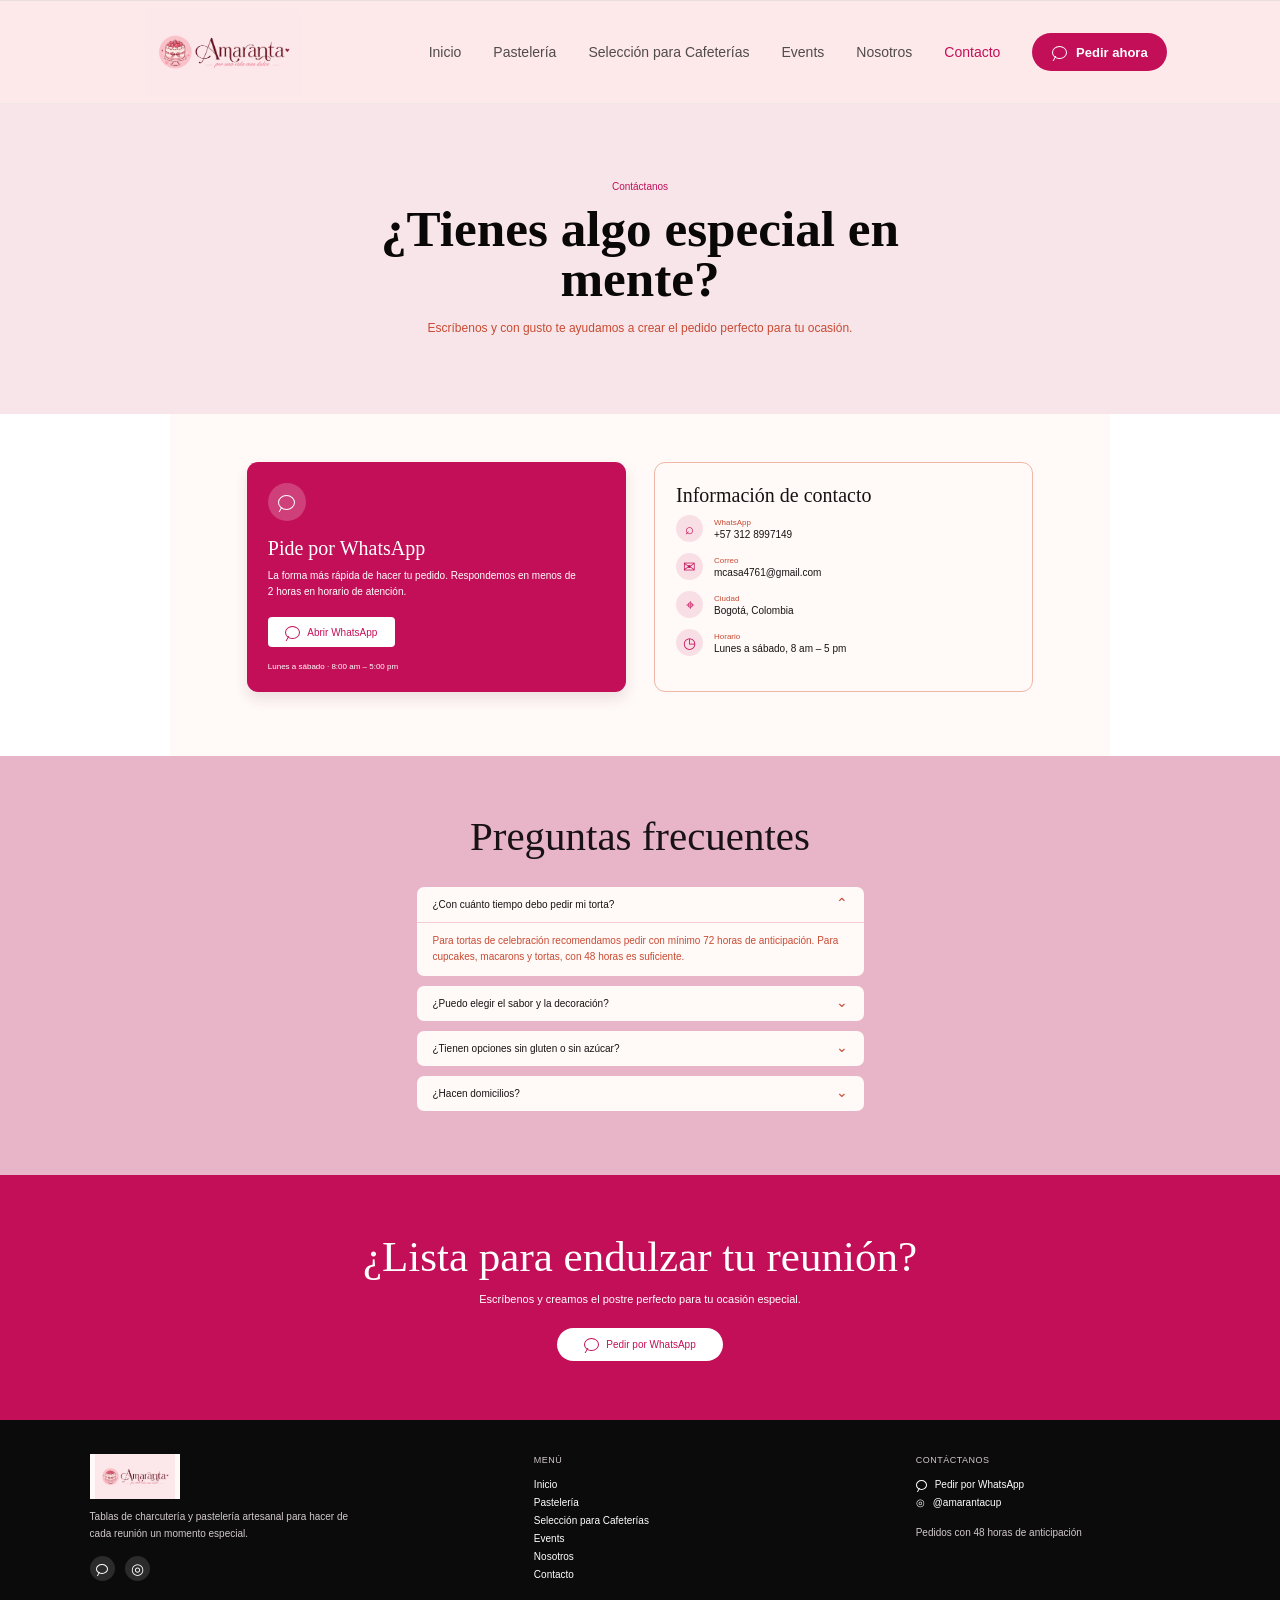
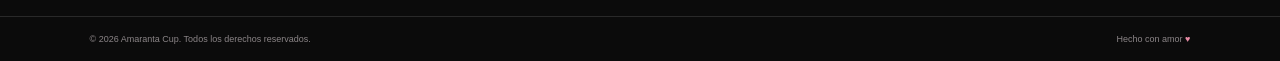
==== contacto.html @ c803502b "links to canvas" ====
<!doctype html>
<html lang="es">
  <head>
    <meta charset="UTF-8" />
    <meta name="viewport" content="width=device-width, initial-scale=1.0" />
    <title>Contacto | Amaranta Cup</title>
    <link rel="stylesheet" href="css/styles.css" />
  </head>
  <body>
    <header class="site-header">
      <a class="brand" href="index.html" aria-label="Amaranta Cup, inicio">
        <img src="img/log.png" alt="Amaranta Cup" />
      </a>

      <nav class="main-nav" aria-label="Navegación principal">
        <a href="index.html">Inicio</a>
        <!--<a href="charcuteria.html">Charcutería</a>-->
        <a href="https://canva.link/dgr8blwh5uggofv">Pastelería</a>
        <a href="https://canva.link/e0axy1g2jeudyjb">Selección para Cafeterías</a>
        <a href="https://canva.link/nlhpldfhokkc5tn">Events</a>
        <a href="nosotros.html">Nosotros</a>
        <a href="contacto.html" aria-current="page">Contacto</a>
      </nav>

      <a class="order-button" href="#" data-whatsapp-message="Hola Amaranta Cup, quiero hacer un pedido.">
        <span class="chat-icon" aria-hidden="true"></span>
        Pedir ahora
      </a>
    </header>
    <main>
      <section class="contact-intro" aria-labelledby="contact-title">
        <p class="contact-kicker">Contáctanos</p>
        <h1 id="contact-title">¿Tienes algo especial en<br />mente?</h1>
        <p>Escríbenos y con gusto te ayudamos a crear el pedido perfecto para tu ocasión.</p>
      </section>

      <section class="contact-details-section" aria-labelledby="contact-details-title">
        <div class="whatsapp-card">
          <div class="whatsapp-card-icon" aria-hidden="true"><span class="chat-icon"></span></div>
          <h2>Pide por WhatsApp</h2>
          <p>La forma más rápida de hacer tu pedido. Respondemos en menos de 2 horas en horario de atención.</p>
          <a class="whatsapp-card-button" href="#" data-whatsapp-message="Hola Amaranta Cup, quiero hacer un pedido.">
            <span class="chat-icon" aria-hidden="true"></span>
            Abrir WhatsApp
          </a>
          <small>Lunes a sábado · 8:00 am – 5:00 pm</small>
        </div>

        <div class="contact-info-card">
          <h2 id="contact-details-title">Información de contacto</h2>
          <dl>
            <div class="contact-info-row">
              <dt aria-hidden="true">⌕</dt>
              <dd><span>WhatsApp</span><a href="https://wa.me/573128997149" target="_blank" rel="noreferrer">+57 312 8997149</a></dd>
            </div>
            <div class="contact-info-row">
              <dt aria-hidden="true">✉</dt>
              <dd><span>Correo</span><a href="mailto:mcasa4761@gmail.com">mcasa4761@gmail.com</a></dd>
            </div>
            <div class="contact-info-row">
              <dt aria-hidden="true">⌖</dt>
              <dd><span>Ciudad</span><a href="https://maps.google.com/?q=Bogota%2C%20Colombia" target="_blank" rel="noreferrer">Bogotá, Colombia</a></dd>
            </div>
            <div class="contact-info-row">
              <dt aria-hidden="true">◷</dt>
              <dd><span>Horario</span><p>Lunes a sábado, 8 am – 5 pm</p></dd>
            </div>
          </dl>
        </div>
      </section>
      <section class="faq-section" aria-labelledby="faq-title">
					<h2 id="faq-title">Preguntas frecuentes</h2>
					<div class="faq-list">
						<details class="faq-item" open>
							<summary>¿Con cuánto tiempo debo pedir mi torta?</summary>
							<p>Para tortas de celebración recomendamos pedir con mínimo 72 horas de anticipación. Para cupcakes, macarons y tortas, con 48 horas es suficiente.</p>
						</details>
						<details class="faq-item">
							<summary>¿Puedo elegir el sabor y la decoración?</summary>
							<p>¡Sí! Todos nuestros productos son personalizables. Cuéntanos el sabor, el color, el mensaje o el tema que quieres y lo hacemos realidad.</p>
						</details>
						<details class="faq-item">
							<summary>¿Tienen opciones sin gluten o sin azúcar?</summary>
							<p>Sí, tenemos opciones adaptadas para diferentes necesidades. Escríbenos y te contamos qué alternativas tenemos disponibles</p>
						</details>
						<details class="faq-item">
							<summary>¿Hacen domicilios?</summary>
							<p>Sí, hacemos entregas a domicilio en Bogotá. El costo varía según la zona. Escríbenos por WhatsApp para confirmar cobertura y horario de entrega</p>
						</details>
					</div>
          </section>

      <section class="pastry-final-cta" aria-labelledby="pastry-final-cta-title">
        <div>
          <h2 id="pastry-final-cta-title">¿Lista para endulzar tu reunión?</h2>
          <p>Escríbenos y creamos el postre perfecto para tu ocasión especial.</p>
          <a href="#" data-whatsapp-message="Hola Amaranta Cup, quiero hacer un pedido.">
            <span class="chat-icon" aria-hidden="true"></span>
            Pedir por WhatsApp
          </a>
        </div>
      </section>

		</main>
      <footer class="site-footer">
      <div class="footer-main">
        <div class="footer-brand-column">
          <a class="footer-brand" href="index.html" aria-label="Amaranta Cup, inicio">
            <img src="img/log.png" alt="Amaranta Cup" />
          </a>
          <p>Tablas de charcutería y pastelería artesanal para hacer de cada reunión un momento especial.</p>
          <div class="footer-socials" aria-label="Redes sociales">
			<a href="#" aria-label="Contactar por WhatsApp" data-whatsapp-message="Hola Amaranta Cup, quiero contactarlos por WhatsApp."><span class="chat-icon" aria-hidden="true"></span></a>
            <a href="https://instagram.com/amaranta.cup" target="_blank" rel="noreferrer" aria-label="Instagram de Amaranta Cup">◎</a>
          </div>
        </div>

        <nav class="footer-menu" aria-label="Menú del pie de página">
          <h2>Menú</h2>
          <a href="index.html">Inicio</a>
          <!--<a href="charcuteria.html">Charcutería</a>-->
          <a href="https://canva.link/dgr8blwh5uggofv">Pastelería</a>
          <a href="https://canva.link/e0axy1g2jeudyjb">Selección para Cafeterías</a>
          <a href="https://canva.link/nlhpldfhokkc5tn">Events</a>
          <a href="nosotros/Amaranta Cup - Desarrollar - GoDaddy Airo AI Builder.html">Nosotros</a>
          <a href="contacto.html">Contacto</a>
        </nav>

        <div class="footer-contact">
          <h2>Contáctanos</h2>
		  <a href="#" data-whatsapp-message="Hola Amaranta Cup, quiero hacer un pedido."><span class="chat-icon" aria-hidden="true"></span>Pedir por WhatsApp</a>
          <a href="https://instagram.com/amaranta.cup" target="_blank" rel="noreferrer"><span aria-hidden="true">◎</span>@amarantacup</a>
          <p>Pedidos con 48 horas de anticipación</p>
        </div>
      </div>

      <div class="footer-bottom">
        <p>© 2026 Amaranta Cup. Todos los derechos reservados.</p>
        <p>Hecho con amor <span aria-hidden="true">♥</span></p>
      </div>
    </footer>
  </body>
</html>
---- css/styles.css ----
:root {
  --header-bg: #FDE8EA;
  --ink: #514b4b;
  --accent: #c30f58;
}

* {
  box-sizing: border-box;
}

body {
  margin: 0;
  color: var(--ink);
  font-family: "Trebuchet MS", sans-serif;
}

.site-header {
  min-height: 104px;
  padding: 0 8.8%;
  display: flex;
  align-items: center;
  justify-content: space-between;
  gap: 32px;
  background: var(--header-bg);
  border-top: 1px solid #eadfdd;
  border-bottom: 1px solid #f1e7e5;
}

.brand {
  display: inline-flex;
  align-items: center;
  width: 222px;
  height: 88px;
  color: #b5114e;
  text-decoration: none;
}

.brand img {
  display: block;
  width: 100%;
  height: 100%;
  object-fit: contain;
}

.main-nav {
  display: flex;
  align-items: center;
  gap: 32px;
  margin-left: auto;
}

.main-nav a {
  padding: 12px 0;
  color: var(--ink);
  font-size: 14px;
  text-decoration: none;
  transition: color 160ms ease;
}

.main-nav a:hover,
.main-nav a[aria-current="page"] {
  color: var(--accent);
}

.order-button {
  display: inline-flex;
  align-items: center;
  justify-content: center;
  gap: 9px;
  min-width: 135px;
  min-height: 38px;
  padding: 0 19px;
  border-radius: 22px;
  background: var(--accent);
  color: #fff;
  font-size: 13px;
  font-weight: 700;
  text-decoration: none;
  transition: background 160ms ease, transform 160ms ease;
}

.order-button:hover {
  background: #a70c4a;
  transform: translateY(-1px);
}

.chat-icon {
  width: 15px;
  height: 13px;
  position: relative;
  display: inline-block;
  border: 1.5px solid currentColor;
  border-radius: 50%;
}

.chat-icon::after {
  content: "";
  position: absolute;
  bottom: -3px;
  left: 1px;
  width: 5px;
  height: 5px;
  border-left: 1.5px solid currentColor;
  transform: skew(-28deg);
}

.hero {
  min-height: calc(100vh - 104px);
  padding: 72px 6%;
  position: relative;
  display: grid;
  place-items: center;
  overflow: hidden;
  isolation: isolate;
  background: url("../img/cheesecake.webp") center center / cover no-repeat;
}

.hero::before {
  content: "";
  position: absolute;
  inset: 0;
  z-index: -1;
  background: rgba(28, 16, 18, 0.47);
}

.hero-content {
  max-width: 850px;
  color: #fff;
  text-align: center;
  animation: hero-enter 700ms ease-out both;
}

.hero-kicker {
  margin: 0 0 18px;
  color: #e62b68;
  font-size: 13px;
  font-weight: 500;
  letter-spacing: 2px;
  text-transform: uppercase;
}

.hero h1 {
  max-width: 820px;
  margin: 0 auto 20px;
  font-family: Georgia, serif;
  font-size: clamp(48px, 5.3vw, 76px);
  font-weight: 400;
  line-height: 0.98;
}

.hero-description {
  max-width: 690px;
  margin: 0 auto 38px;
  font-size: 18px;
  line-height: 1.55;
}

.hero-actions {
  display: flex;
  justify-content: center;
  align-items: center;
  gap: 16px;
}

.hero-button {
  min-width: 184px;
}

.hero-button--secondary {
  border: 1px solid rgba(255, 255, 255, 0.7);
  background: rgba(40, 27, 29, 0.22);
}

.hero-button--secondary:hover {
  background: rgba(255, 255, 255, 0.18);
}

.pastry-hero {
  min-height: calc(100vh - 104px);
  padding: 72px 6%;
  position: relative;
  display: grid;
  place-items: center;
  overflow: hidden;
  isolation: isolate;
  background: url("../img/fondoPasteleria.webp") center center / cover no-repeat;
}

.pastry-hero::before {
  content: "";
  position: absolute;
  inset: 0;
  z-index: -1;
  background: rgba(25, 12, 17, 0.5);
}

.pastry-hero-content {
  max-width: 700px;
  color: #fff;
  text-align: center;
  animation: hero-enter 700ms ease-out both;
}

.pastry-hero-kicker {
  margin: 0 0 13px;
  color: #e62b68;
  font-size: 10px;
  letter-spacing: 1.5px;
  text-transform: uppercase;
}

.pastry-hero h1 {
  margin: 0 0 12px;
  font-family: Georgia, serif;
  font-size: clamp(43px, 4.4vw, 62px);
  font-weight: 400;
  line-height: 1;
}

.pastry-hero-description {
  margin: 0 auto 23px;
  font-size: 12px;
  line-height: 1.6;
}

.pastry-hero-button {
  min-width: 134px;
  min-height: 34px;
  padding: 0 15px;
  font-size: 11px;
}

.about-hero {
  min-height: calc(100vh - 104px);
  padding: 72px 6%;
  position: relative;
  display: grid;
  place-items: center;
  overflow: hidden;
  isolation: isolate;
  background: url("../img/fondoNosotros.webp") center center / cover no-repeat;
}

.about-hero::before {
  content: "";
  position: absolute;
  inset: 0;
  z-index: -1;
  background: rgba(14, 20, 27, 0.62);
}

.about-hero-content {
  max-width: 700px;
  color: #fff;
  text-align: center;
  animation: hero-enter 700ms ease-out both;
}

.about-hero-kicker {
  margin: 0 0 13px;
  color: #fff;
  font-size: 10px;
}

.about-hero h1 {
  margin: 0 0 13px;
  font-family: Georgia, serif;
  font-size: clamp(42px, 4.5vw, 62px);
  font-weight: 700;
  line-height: 0.98;
}

.about-hero-description {
  max-width: 620px;
  margin: 0 auto;
  font-size: 12px;
  line-height: 1.65;
}

.about-story-section {
  display: grid;
  grid-template-columns: minmax(0, 1fr) minmax(0, 1fr);
  align-items: center;
  gap: 7%;
  padding: 58px 7%;
  background: #fff9f7;
}

.about-story-content {
  max-width: 440px;
  justify-self: end;
}

.about-story-content h2 {
  margin: 0 0 15px;
  color: #181214;
  font-family: Georgia, serif;
  font-size: clamp(32px, 3.5vw, 45px);
  font-weight: 700;
  line-height: 1.05;
}

.about-story-content p {
  margin: 0 0 13px;
  color: #c84b33;
  font-size: 11px;
  line-height: 1.65;
}

.about-story-content p:last-child {
  margin-bottom: 0;
}

.about-story-media {
  max-width: 430px;
  justify-self: start;
}

.about-story-media img {
  display: block;
  width: 100%;
  aspect-ratio: 0.94;
  border-radius: 11px;
  object-fit: cover;
  box-shadow: 0 8px 15px rgba(69, 34, 30, 0.12);
}

.values-section {
  padding: 58px 6px 45px;
  background: #f7e5e9;
}

.values-section > h2 {
  margin: 0 0 30px;
  color: #181214;
  font-family: Georgia, serif;
  font-size: clamp(31px, 3.3vw, 43px);
  font-weight: 700;
  line-height: 1.1;
  text-align: center;
}

.values-grid {
  display: grid;
  grid-template-columns: repeat(4, minmax(0, 1fr));
  gap: 16px;
  max-width: 920px;
  margin: 0 auto;
}

.value-card {
  min-height: 178px;
  padding: 17px 15px 14px;
  border: 1px solid #f0b7a7;
  border-radius: 10px;
  background: #fff9f7;
  text-align: center;
}

.value-icon {
  display: grid;
  width: 34px;
  height: 34px;
  margin: 0 auto 15px;
  place-items: center;
  border-radius: 50%;
  background: #f8dfe6;
  color: var(--accent);
  font-size: 20px;
}

.value-card h3 {
  margin: 0 0 9px;
  color: #181214;
  font-family: Georgia, serif;
  font-size: 13px;
  font-weight: 700;
  line-height: 1.2;
}

.value-card p {
  margin: 0;
  color: #c84b33;
  font-size: 10px;
  line-height: 1.55;
}

.promise-section {
  display: grid;
  grid-template-columns: minmax(0, 0.9fr) minmax(0, 1fr);
  align-items: center;
  gap: 10%;
  width: min(100%, 920px);
  margin: 0 auto;
  padding: 78px 6%;
  background: #fff9f7;
}

.promise-intro {
  max-width: 330px;
}

.promise-intro h2 {
  margin: 0 0 12px;
  color: #181214;
  font-family: Georgia, serif;
  font-size: clamp(30px, 3vw, 39px);
  font-weight: 400;
  line-height: 1.1;
}

.promise-intro p,
.promise-item p {
  margin: 0;
  color: #c84b33;
  font-size: 11px;
  line-height: 1.6;
}

.promise-list {
  display: grid;
  gap: 17px;
}

.promise-item {
  display: grid;
  grid-template-columns: 29px minmax(0, 1fr);
  gap: 9px;
  align-items: start;
}

.promise-icon {
  display: grid;
  width: 29px;
  height: 29px;
  place-items: center;
  border-radius: 50%;
  background: #f8dfe6;
  color: var(--accent);
  font-size: 17px;
  line-height: 1;
}

.promise-item h3 {
  margin: 0 0 3px;
  color: #181214;
  font-size: 11px;
  font-weight: 700;
}

.pastry-products-section {
  padding: 58px 6% 64px;
  background: #e8b4c7;
}

.pastry-products-section--additional {
  padding-top: 0;
}

.visually-hidden {
  position: absolute;
  width: 1px;
  height: 1px;
  overflow: hidden;
  clip: rect(0 0 0 0);
  white-space: nowrap;
  clip-path: inset(50%);
}

.pastry-products-heading {
  margin-bottom: 31px;
  text-align: center;
}

.pastry-products-heading > p {
  margin: 0 0 10px;
  color: var(--accent);
  font-size: 10px;
  letter-spacing: 1.5px;
  text-transform: uppercase;
}

.pastry-products-heading h2 {
  margin: 0;
  color: #181214;
  font-family: Georgia, serif;
  font-size: clamp(32px, 3.2vw, 43px);
  font-weight: 400;
  line-height: 1.1;
}

.pastry-products-grid {
  display: grid;
  grid-template-columns: repeat(3, minmax(0, 1fr));
  gap: 18px;
  max-width: 820px;
  margin: 0 auto;
}

.pastry-product-card {
  overflow: hidden;
  border-radius: 11px;
  background: #fff9f7;
  box-shadow: 0 5px 10px rgba(101, 42, 63, 0.08);
}

.pastry-product-image {
  height: 271px;
  position: relative;
  overflow: hidden;
}

.pastry-product-image img {
  display: block;
  width: 100%;
  height: 100%;
  object-fit: cover;
}

.pastry-product-image span {
  position: absolute;
  top: 10px;
  left: 10px;
  padding: 4px 9px;
  border-radius: 12px;
  background: var(--accent);
  color: #fff;
  font-size: 9px;
  font-weight: 700;
}

.pastry-product-content {
  min-height: 184px;
  padding: 14px 16px 13px;
}

.pastry-product-content h3 {
  margin: 0 0 7px;
  color: #181214;
  font-family: Georgia, serif;
  font-size: 15px;
  font-weight: 400;
}

.pastry-product-kicker {
  margin: 0 0 5px;
  color: var(--accent);
  font-size: 8px;
}

.pastry-product-content > p:not(.pastry-product-kicker):not(.pastry-product-servings) {
  min-height: 56px;
  margin: 0;
  color: #c84b33;
  font-size: 10px;
  line-height: 1.55;
}

.pastry-product-servings {
  margin: 9px 0 12px;
  color: #c84b33;
  font-size: 9px;
}

.pastry-product-footer {
  display: flex;
  align-items: center;
  justify-content: space-between;
  gap: 8px;
  padding-top: 10px;
  border-top: 1px solid #edb7ba;
}

.pastry-product-footer strong {
  color: var(--accent);
  font-family: Georgia, serif;
  font-size: 11px;
  font-weight: 400;
}

.pastry-product-footer a {
  display: inline-flex;
  align-items: center;
  justify-content: center;
  gap: 5px;
  min-width: 49px;
  min-height: 26px;
  padding: 0 8px;
  border-radius: 15px;
  background: var(--accent);
  color: #fff;
  font-size: 9px;
  text-decoration: none;
}

.pastry-product-footer .chat-icon {
  width: 11px;
  height: 9px;
}

.pastry-product-footer .chat-icon::after {
  bottom: -3px;
  width: 4px;
  height: 4px;
}

.process-section {
  display: grid;
  grid-template-columns: minmax(0, 1fr) minmax(0, 0.94fr);
  align-items: center;
  gap: 8%;
  padding: 58px 8%;
  background: #fff9f7;
}

.process-content {
  max-width: 470px;
  justify-self: end;
}

.process-kicker {
  margin: 0 0 11px;
  color: var(--accent);
  font-size: 10px;
  letter-spacing: 1.5px;
  text-transform: uppercase;
}

.process-content h2 {
  margin: 0 0 12px;
  color: #181214;
  font-family: Georgia, serif;
  font-size: clamp(31px, 3vw, 40px);
  font-weight: 400;
  line-height: 1.1;
}

.process-description {
  max-width: 450px;
  margin: 0;
  color: #c84b33;
  font-size: 11px;
  line-height: 1.65;
}

.process-steps {
  display: grid;
  gap: 14px;
  margin: 27px 0 0;
  padding: 0;
  list-style: none;
}

.process-steps li {
  display: flex;
  align-items: center;
  gap: 10px;
  color: #181214;
  font-size: 10px;
}

.process-steps span {
  width: 31px;
  color: #f1cbd5;
  font-family: Georgia, serif;
  font-size: 17px;
  font-weight: 700;
}

.process-steps strong::before {
  content: "✓";
  display: inline-grid;
  width: 13px;
  height: 13px;
  margin-right: 8px;
  place-items: center;
  border: 1px solid #e78ba5;
  border-radius: 50%;
  color: var(--accent);
  font-size: 8px;
}

.process-media {
  max-width: 430px;
  justify-self: start;
}

.process-media img {
  display: block;
  width: 100%;
  aspect-ratio: 1.45;
  border-radius: 11px;
  object-fit: cover;
  box-shadow: 0 8px 15px rgba(69, 34, 30, 0.12);
}

.faq-section {
  padding: 58px 6% 64px;
  background: #e8b4c7;
}

.faq-section h2 {
  margin: 0 0 28px;
  color: #181214;
  font-family: Georgia, serif;
  font-size: clamp(32px, 3.2vw, 43px);
  font-weight: 400;
  line-height: 1.1;
  text-align: center;
}

.faq-list {
  display: grid;
  gap: 10px;
  max-width: 447px;
  margin: 0 auto;
}

.faq-item {
  overflow: hidden;
  border-radius: 7px;
  background: #fff9f7;
}

.faq-item summary {
  display: flex;
  align-items: center;
  justify-content: space-between;
  min-height: 35px;
  padding: 0 16px;
  cursor: pointer;
  color: #181214;
  font-size: 10px;
  list-style: none;
}

.faq-item summary::-webkit-details-marker {
  display: none;
}

.faq-item summary::after {
  content: "⌄";
  color: #c84b33;
  font-size: 14px;
  line-height: 1;
  transform: translateY(-2px);
}

.faq-item[open] summary::after {
  content: "⌃";
}

.faq-item p {
  margin: 0;
  padding: 10px 16px 12px;
  border-top: 1px solid #f2cbd2;
  color: #c84b33;
  font-size: 10px;
  line-height: 1.55;
}

.pastry-final-cta {
  display: grid;
  min-height: 245px;
  padding: 45px 6%;
  place-items: center;
  background: var(--accent);
}

.pastry-final-cta > div {
  max-width: 600px;
  color: #fff;
  text-align: center;
}

.pastry-final-cta h2 {
  margin: 0 0 12px;
  font-family: Georgia, serif;
  font-size: clamp(32px, 3.5vw, 43px);
  font-weight: 400;
  line-height: 1.05;
}

.pastry-final-cta p {
  margin: 0 auto 21px;
  font-size: 11px;
  line-height: 1.5;
}

.pastry-final-cta a {
  display: inline-flex;
  align-items: center;
  justify-content: center;
  gap: 7px;
  min-width: 166px;
  min-height: 33px;
  padding: 0 15px;
  border-radius: 18px;
  background: #fff;
  color: var(--accent);
  font-size: 10px;
  text-decoration: none;
  transition: background 160ms ease, transform 160ms ease;
}

.pastry-final-cta a:hover {
  background: #fff0f4;
  transform: translateY(-1px);
}

.contact-intro {
  display: grid;
  min-height: 310px;
  padding: 55px 6%;
  place-content: center;
  background: #f7e5e9;
  text-align: center;
}

.contact-kicker {
  margin: 0 0 12px;
  color: var(--accent);
  font-size: 10px;
}

.contact-intro h1 {
  margin: 0 0 15px;
  color: #090708;
  font-family: Georgia, serif;
  font-size: clamp(36px, 4vw, 52px);
  font-weight: 700;
  line-height: 0.98;
}

.contact-intro > p:last-child {
  margin: 0;
  color: #c84b33;
  font-size: 12px;
  line-height: 1.5;
}

.contact-details-section {
  display: grid;
  grid-template-columns: minmax(0, 1fr) minmax(0, 1fr);
  gap: 28px;
  max-width: 940px;
  margin: 0 auto;
  padding: 48px 6% 64px;
  background: #fff9f7;
}

.whatsapp-card,
.contact-info-card {
  min-height: 226px;
  padding: 21px;
  border-radius: 11px;
}

.whatsapp-card {
  color: #fff;
  background: var(--accent);
  box-shadow: 0 7px 14px rgba(101, 42, 63, 0.12);
}

.whatsapp-card-icon {
  display: grid;
  width: 38px;
  height: 38px;
  margin-bottom: 16px;
  place-items: center;
  border-radius: 50%;
  background: rgba(255, 255, 255, 0.2);
}

.whatsapp-card-icon .chat-icon {
  width: 17px;
  height: 15px;
}

.whatsapp-card h2,
.contact-info-card h2 {
  margin: 0 0 8px;
  font-family: Georgia, serif;
  font-size: 20px;
  font-weight: 400;
}

.whatsapp-card p {
  max-width: 315px;
  margin: 0 0 18px;
  font-size: 10px;
  line-height: 1.55;
}

.whatsapp-card-button {
  display: inline-flex;
  align-items: center;
  justify-content: center;
  gap: 7px;
  min-width: 127px;
  min-height: 30px;
  padding: 0 13px;
  border-radius: 4px;
  background: #fff;
  color: var(--accent);
  font-size: 10px;
  text-decoration: none;
}

.whatsapp-card small {
  display: block;
  margin-top: 15px;
  font-size: 8px;
}

.contact-info-card {
  border: 1px solid #f0b7a7;
  background: #fff9f7;
}

.contact-info-card h2 {
  color: #181214;
}

.contact-info-card dl {
  display: grid;
  gap: 11px;
  margin: 0;
}

.contact-info-row {
  display: grid;
  grid-template-columns: 29px minmax(0, 1fr);
  gap: 9px;
  align-items: center;
}

.contact-info-row dt {
  display: grid;
  width: 27px;
  height: 27px;
  place-items: center;
  border-radius: 50%;
  background: #f8dfe6;
  color: var(--accent);
  font-size: 15px;
}

.contact-info-row dd {
  margin: 0;
  color: #181214;
  font-size: 10px;
}

.contact-info-row dd span {
  display: block;
  margin-bottom: 2px;
  color: #c84b33;
  font-size: 8px;
}

.contact-info-row a,
.contact-info-row dd p {
  margin: 0;
  color: #181214;
  font-size: 10px;
  text-decoration: none;
}

.contact-info-row a:hover {
  color: var(--accent);
}

.arrow-icon {
  font-size: 21px;
  line-height: 0;
}

.specialty-section {
  display: grid;
  grid-template-columns: minmax(0, 1fr) minmax(0, 0.94fr);
  align-items: center;
  gap: 6.2%;
  padding: 88px 8.8%;
  background: #fff9f7;
}

.specialty-media {
  min-height: 450px;
  position: relative;
}

.specialty-media img {
  display: block;
  width: 100%;
  height: 450px;
  border-radius: 22px;
  object-fit: cover;
  object-position: center 58%;
  box-shadow: 0 18px 28px rgba(69, 34, 30, 0.14);
}

.specialty-badge {
  position: absolute;
  left: 24px;
  bottom: 23px;
  min-width: 144px;
  padding: 13px 19px 12px;
  border-radius: 15px;
  background: #fff9f7;
  color: var(--accent);
  box-shadow: 0 8px 18px rgba(69, 34, 30, 0.1);
  font-family: Georgia, serif;
  font-size: 15px;
  font-weight: 700;
}

.specialty-badge small {
  display: block;
  margin-top: 3px;
  font-family: "Trebuchet MS", sans-serif;
  font-size: 11px;
  font-weight: 400;
}

.specialty-copy {
  max-width: 590px;
}

.specialty-kicker {
  margin: 0 0 25px;
  color: var(--accent);
  font-size: 12px;
  letter-spacing: 1.8px;
  text-transform: uppercase;
}

.specialty-copy h2 {
  margin: 0 0 22px;
  color: #181214;
  font-family: Georgia, serif;
  font-size: clamp(42px, 4vw, 58px);
  font-weight: 400;
  line-height: 1.08;
}

.specialty-description {
  margin: 0 0 23px;
  color: #c84b33;
  font-size: 15px;
  line-height: 1.8;
}

.benefits {
  display: grid;
  gap: 13px;
  margin: 0 0 29px;
  padding: 0;
  list-style: none;
}

.benefits li {
  display: flex;
  align-items: center;
  gap: 13px;
  color: #514b4b;
  font-size: 14px;
}

.benefits li::before {
  content: "✓";
  display: grid;
  width: 19px;
  height: 19px;
  flex: 0 0 19px;
  place-items: center;
  border: 1.5px solid var(--accent);
  border-radius: 50%;
  color: var(--accent);
  font-size: 12px;
  font-weight: 700;
}

.specialty-actions {
  display: flex;
  align-items: center;
  gap: 12px;
}

.specialty-action {
  min-width: 173px;
}

.specialty-action--outline {
  border: 1px solid #e78ba5;
  background: transparent;
  color: var(--accent);
}

.specialty-action--outline:hover {
  background: #fff0f4;
}

.favorites-section {
  padding: 73px 3% 7px;
  background: #e8b4c7;
}

.favorites-heading {
  margin: 0 auto 39px;
  text-align: center;
}

.favorites-kicker {
  margin: 0 0 13px;
  color: var(--accent);
  font-size: 10px;
  letter-spacing: 1.5px;
  text-transform: uppercase;
}

.favorites-heading h2 {
  margin: 0 0 7px;
  color: #181214;
  font-family: Georgia, serif;
  font-size: clamp(34px, 3.2vw, 45px);
  font-weight: 400;
  line-height: 1.1;
}

.favorites-heading > p:last-child {
  margin: 0;
  color: #c84b33;
  font-family: Georgia, serif;
  font-size: 14px;
}

.favorites-grid {
  display: grid;
  grid-template-columns: repeat(3, minmax(0, 1fr));
  gap: 20px;
  max-width: 1180px;
  margin: 0 auto;
}

.product-card {
  min-width: 0;
  overflow: hidden;
  border-radius: 13px;
  background: #fff9f7;
  box-shadow: 0 6px 12px rgba(101, 42, 63, 0.08);
}

.product-image-wrap {
  height: 327px;
  position: relative;
  overflow: hidden;
}

.product-image-wrap img {
  display: block;
  width: 100%;
  height: 100%;
  object-fit: cover;
}

.product-tag {
  position: absolute;
  top: 11px;
  left: 11px;
  padding: 4px 11px;
  border-radius: 13px;
  background: var(--accent);
  color: #fff;
  font-size: 10px;
  font-weight: 700;
}

.product-content {
  min-height: 171px;
  padding: 17px 17px 14px;
}

.product-content h3 {
  margin: 0 0 5px;
  color: #181214;
  font-family: Georgia, serif;
  font-size: 16px;
  font-weight: 400;
}

.product-content p {
  min-height: 48px;
  margin: 0;
  color: #c84b33;
  font-size: 11px;
  line-height: 1.65;
}

.product-footer {
  display: flex;
  align-items: center;
  justify-content: space-between;
  gap: 10px;
  margin-top: 14px;
}

.product-price {
  color: var(--accent);
  font-family: Georgia, serif;
  font-size: 13px;
}

.product-order {
  display: inline-flex;
  align-items: center;
  justify-content: center;
  gap: 6px;
  min-width: 59px;
  min-height: 30px;
  padding: 0 10px;
  border-radius: 17px;
  background: var(--accent);
  color: #fff;
  font-size: 10px;
  text-decoration: none;
}

.product-order .chat-icon {
  width: 12px;
  height: 10px;
}

.product-order .chat-icon::after {
  bottom: -3px;
  width: 4px;
  height: 4px;
}

.charcuterie-section {
  padding: 0 3% 45px;
  background: #e8b4c7;
}

.charcuterie-grid {
  display: grid;
  grid-template-columns: repeat(3, minmax(0, 1fr));
  gap: 20px;
  max-width: 1180px;
  margin: 0 auto;
}

.charcuterie-section .product-image-wrap {
  height: 307px;
}

.charcuterie-section .product-content p {
  min-height: 0;
  line-height: 1.55;
}

.charcuterie-section .product-footer {
  margin-top: 13px;
}

.steps-section {
  padding: 39px 6% 84px;
  border-top: 1px solid #e5a0a2;
  background: #fff9f7;
}

.steps-heading,
.testimonials-heading {
  text-align: center;
}

.steps-kicker,
.testimonials-kicker {
  margin: 0 0 10px;
  color: var(--accent);
  font-size: 10px;
  letter-spacing: 1.5px;
  text-transform: uppercase;
}

.steps-heading h2,
.testimonials-heading h2 {
  margin: 0;
  color: #181214;
  font-family: Georgia, serif;
  font-size: clamp(32px, 3.2vw, 43px);
  font-weight: 400;
  line-height: 1.1;
}

.steps-grid {
  display: grid;
  grid-template-columns: repeat(3, minmax(0, 1fr));
  gap: 42px;
  max-width: 900px;
  margin: 47px auto 0;
}

.step-item {
  color: #c84b33;
  text-align: center;
}

.step-icon {
  display: grid;
  width: 48px;
  height: 48px;
  margin: 0 auto 19px;
  place-items: center;
  border-radius: 50%;
  background: #f8dfe6;
  color: var(--accent);
  font-size: 23px;
  line-height: 1;
}

.step-number {
  margin: 0 0 3px;
  color: #f1cbd5;
  font-family: Georgia, serif;
  font-size: 21px;
  font-weight: 700;
}

.step-item h3 {
  margin: 0 0 11px;
  color: #181214;
  font-family: Georgia, serif;
  font-size: 16px;
  font-weight: 400;
}

.step-item > p:last-child {
  max-width: 260px;
  margin: 0 auto;
  font-size: 11px;
  line-height: 1.55;
}

.testimonials-section {
  padding: 85px 6% 42px;
  background: #e8b4c7;
}

.testimonials-heading {
  margin-bottom: 40px;
}

.testimonials-grid {
  display: grid;
  grid-template-columns: repeat(3, minmax(0, 1fr));
  gap: 20px;
  max-width: 802px;
  margin: 0 auto;
}

.testimonial-card {
  min-height: 184px;
  padding: 24px 20px 20px;
  border-radius: 12px;
  background: #fff9f7;
  box-shadow: 0 6px 12px rgba(101, 42, 63, 0.08);
}

.testimonial-rating {
  margin: 0 0 14px;
  color: var(--accent);
  font-size: 12px;
  letter-spacing: 2px;
}

.testimonial-card blockquote {
  min-height: 58px;
  margin: 0 0 16px;
  color: #181214;
  font-size: 11px;
  font-style: italic;
  line-height: 1.65;
}

.testimonial-author {
  color: #181214;
  font-size: 11px;
  font-weight: 700;
}

.testimonial-city {
  margin-top: 2px;
  color: #c84b33;
  font-size: 10px;
}

.final-cta {
  display: grid;
  min-height: 370px;
  padding: 58px 6%;
  place-items: center;
  background: var(--accent);
}

.final-cta-content {
  max-width: 560px;
  color: #fff;
  text-align: center;
}

.final-cta h2 {
  margin: 0 0 16px;
  font-family: Georgia, serif;
  font-size: clamp(37px, 4vw, 51px);
  font-weight: 400;
  line-height: 0.98;
}

.final-cta p {
  max-width: 455px;
  margin: 0 auto 31px;
  font-size: 13px;
  line-height: 1.65;
}

.final-cta-button {
  display: inline-flex;
  align-items: center;
  justify-content: center;
  gap: 8px;
  min-width: 221px;
  min-height: 37px;
  padding: 0 19px;
  border-radius: 22px;
  background: #fff;
  color: var(--accent);
  font-size: 12px;
  text-decoration: none;
  transition: background 160ms ease, transform 160ms ease;
}

.final-cta-button:hover {
  background: #fff0f4;
  transform: translateY(-1px);
}

.site-footer {
  color: #fff;
  background: #0b0b0b;
}

.footer-main {
  display: grid;
  grid-template-columns: 1.25fr 1fr 1.1fr;
  gap: 12%;
  padding: 34px 7% 35px;
}

.footer-brand-column {
  max-width: 275px;
}

.footer-brand {
  display: block;
  width: 90px;
  height: 45px;
  margin-bottom: 10px;
  background: #fff9f7;
}

.footer-brand img {
  display: block;
  width: 100%;
  height: 100%;
  object-fit: contain;
}

.footer-brand-column p,
.footer-contact p {
  margin: 0;
  color: #d2c9cc;
  font-size: 10px;
  line-height: 1.65;
}

.footer-socials {
  display: flex;
  gap: 10px;
  margin-top: 14px;
}

.footer-socials a {
  display: grid;
  width: 25px;
  height: 25px;
  place-items: center;
  border-radius: 50%;
  background: #2b2b2b;
  color: #fff;
  font-size: 15px;
  text-decoration: none;
}

.footer-socials .chat-icon {
  width: 12px;
  height: 10px;
}

.footer-socials .chat-icon::after {
  bottom: -3px;
  width: 4px;
  height: 4px;
}

.footer-menu,
.footer-contact {
  display: grid;
  align-content: start;
  justify-items: start;
  gap: 7px;
}

.footer-menu h2,
.footer-contact h2 {
  margin: 1px 0 7px;
  color: #d2c9cc;
  font-size: 9px;
  font-weight: 400;
  letter-spacing: 0.5px;
  text-transform: uppercase;
}

.footer-menu a,
.footer-contact a {
  display: inline-flex;
  align-items: center;
  gap: 8px;
  color: #fff;
  font-size: 10px;
  text-decoration: none;
}

.footer-menu a:hover,
.footer-contact a:hover {
  color: #e78ba5;
}

.footer-contact p {
  margin-top: 10px;
}

.footer-contact .chat-icon {
  width: 11px;
  height: 10px;
}

.footer-contact .chat-icon::after {
  bottom: -3px;
  width: 4px;
  height: 4px;
}

.footer-bottom {
  display: flex;
  align-items: center;
  justify-content: space-between;
  gap: 20px;
  padding: 17px 7%;
  border-top: 1px solid #292929;
  color: #8b8587;
  font-size: 9px;
}

.footer-bottom p {
  margin: 0;
}

.footer-bottom span {
  color: #e78ba5;
}

@keyframes hero-enter {
  from {
    opacity: 0;
    transform: translateY(18px);
  }
  to {
    opacity: 1;
    transform: translateY(0);
  }
}

@media (max-width: 760px) {
  .site-header {
    min-height: 0;
    padding: 18px 6%;
    flex-wrap: wrap;
    gap: 18px;
  }

  .brand {
    width: 190px;
    height: 76px;
  }

  .main-nav {
    order: 3;
    width: 100%;
    justify-content: space-between;
    gap: 12px;
    overflow-x: auto;
  }

  .main-nav a {
    white-space: nowrap;
    font-size: 13px;
  }

  .hero {
    min-height: calc(100vh - 164px);
    padding: 58px 6%;
    background-position: 57% center;
  }

  .hero h1 {
    font-size: clamp(42px, 11vw, 60px);
  }

  .hero-description {
    font-size: 16px;
  }

  .pastry-hero {
    min-height: calc(100vh - 164px);
    padding: 58px 6%;
    background-position: center center;
  }

  .pastry-hero h1 {
    font-size: clamp(40px, 10vw, 56px);
  }

  .pastry-hero-description {
    font-size: 13px;
  }

  .about-hero {
    min-height: calc(100vh - 164px);
    padding: 58px 6%;
  }

  .about-hero h1 {
    font-size: clamp(38px, 10vw, 56px);
  }

  .about-hero-description {
    font-size: 13px;
  }

  .about-story-section {
    grid-template-columns: 1fr;
    gap: 35px;
    padding: 52px 8%;
  }

  .about-story-content,
  .about-story-media {
    width: 100%;
    max-width: 520px;
    justify-self: center;
  }

  .values-section {
    padding: 52px 6% 42px;
  }

  .values-grid {
    grid-template-columns: repeat(2, minmax(0, 1fr));
    max-width: 520px;
  }

  .value-card {
    min-height: 160px;
  }

  .promise-section {
    grid-template-columns: 1fr;
    gap: 35px;
    padding: 58px 8%;
  }

  .promise-intro {
    max-width: 440px;
  }

  .pastry-products-section {
    padding: 52px 6% 50px;
  }

  .pastry-products-section--additional {
    padding-top: 0;
  }

  .pastry-products-grid {
    grid-template-columns: 1fr;
    gap: 22px;
  }

  .pastry-product-image {
    height: min(271px, 78vw);
  }

  .process-section {
    grid-template-columns: 1fr;
    gap: 35px;
    padding: 56px 8%;
  }

  .process-content,
  .process-media {
    width: 100%;
    max-width: 520px;
    justify-self: center;
  }

  .faq-section {
    padding: 52px 6% 50px;
  }

  .faq-list {
    max-width: 520px;
  }

  .pastry-final-cta {
    min-height: 220px;
    padding: 42px 6%;
  }

  .pastry-final-cta h2 {
    font-size: clamp(30px, 9vw, 42px);
  }

  .specialty-section {
    grid-template-columns: 1fr;
    gap: 42px;
    padding: 64px 6%;
  }

  .specialty-media,
  .specialty-media img {
    min-height: 360px;
    height: 360px;
  }

  .specialty-copy {
    max-width: none;
  }

  .favorites-section {
    padding: 58px 6% 24px;
  }

  .favorites-grid {
    grid-template-columns: 1fr;
    gap: 22px;
  }

  .product-image-wrap {
    height: min(327px, 78vw);
  }

  .charcuterie-section {
    padding: 0 6% 24px;
  }

  .charcuterie-grid {
    grid-template-columns: 1fr;
    gap: 22px;
  }

  .charcuterie-section .product-image-wrap {
    height: min(307px, 78vw);
  }

  .steps-section {
    padding: 52px 6% 64px;
  }

  .steps-grid,
  .testimonials-grid {
    grid-template-columns: 1fr;
    gap: 28px;
  }

  .steps-grid {
    margin-top: 38px;
  }

  .testimonials-section {
    padding-top: 60px;
  }

  .final-cta {
    min-height: 320px;
    padding: 52px 6%;
  }

  .final-cta h2 {
    font-size: clamp(34px, 10vw, 46px);
  }

  .contact-intro {
    min-height: 270px;
    padding: 45px 6%;
  }

  .contact-intro h1 {
    font-size: clamp(34px, 10vw, 46px);
  }

  .contact-details-section {
    grid-template-columns: 1fr;
    gap: 20px;
    padding: 38px 6% 50px;
  }

  .footer-main {
    grid-template-columns: 1fr;
    gap: 30px;
    padding: 38px 8% 32px;
  }

  .footer-brand-column {
    max-width: 300px;
  }

  .footer-bottom {
    align-items: flex-start;
    flex-direction: column;
    gap: 8px;
    padding: 15px 8%;
  }
}

@media (max-width: 420px) {
  .brand {
    width: 164px;
    height: 66px;
  }

  .order-button {
    min-width: 112px;
    padding: 0 13px;
    font-size: 12px;
  }

  .hero-actions {
    flex-direction: column;
    gap: 12px;
  }

  .hero-button {
    width: min(100%, 230px);
  }

  .specialty-section {
    gap: 32px;
    padding-top: 48px;
    padding-bottom: 48px;
  }

  .specialty-media,
  .specialty-media img {
    min-height: 300px;
    height: 300px;
    border-radius: 16px;
  }

  .specialty-copy h2 {
    font-size: 40px;
  }

  .specialty-actions {
    align-items: stretch;
    flex-direction: column;
  }

  .specialty-action {
    width: 100%;
  }

  .favorites-section {
    padding-right: 5%;
    padding-left: 5%;
  }

  .product-content {
    min-height: 0;
  }

  .charcuterie-section {
    padding-right: 5%;
    padding-left: 5%;
  }
}
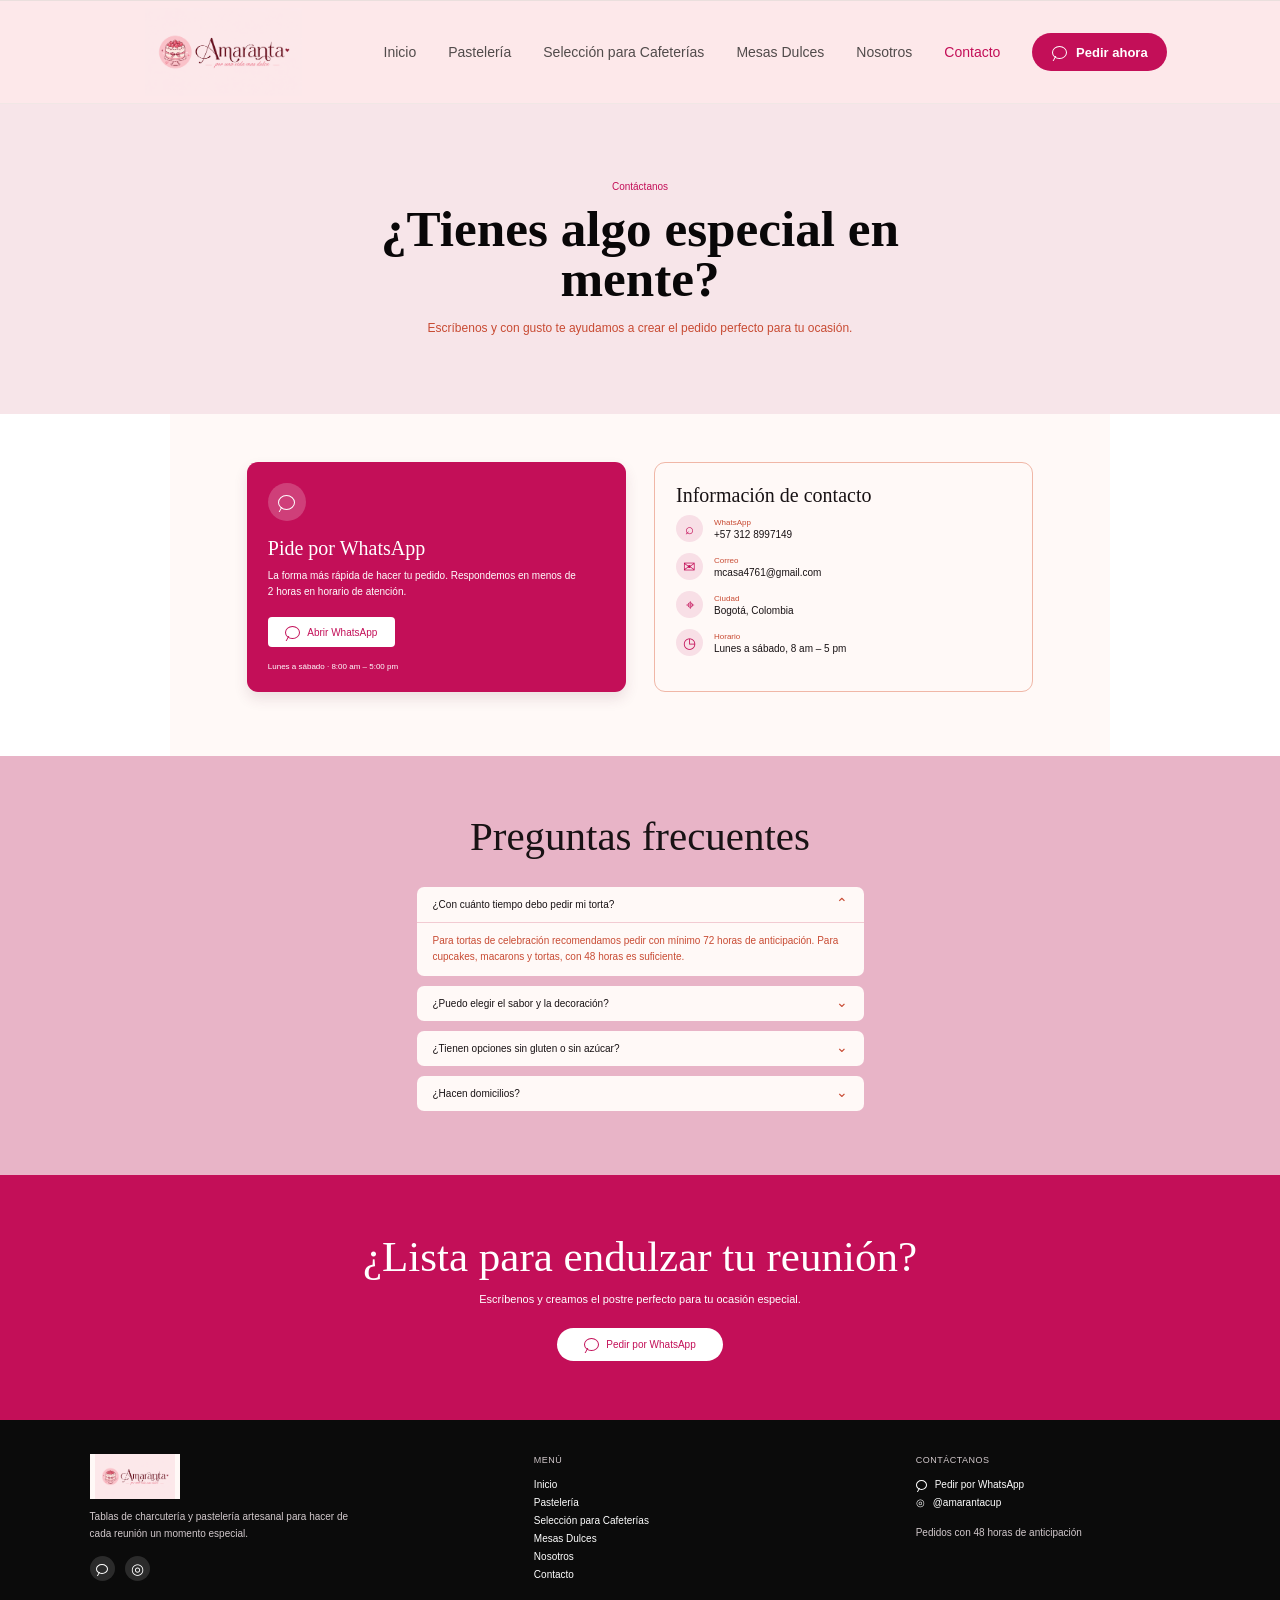
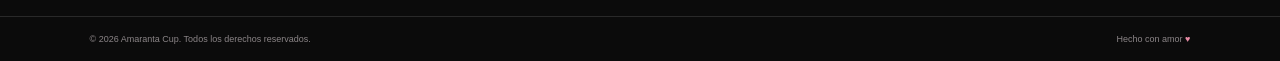
==== commit bdae0747: "update canva navigation links Replace the Pastelería, Selección para Cafeterías, and Mesas Dulces li" ====
--- a/contacto.html
+++ b/contacto.html
@@ -3,7 +3,13 @@
   <head>
     <meta charset="UTF-8" />
     <meta name="viewport" content="width=device-width, initial-scale=1.0" />
-    <title>Contacto | Amaranta Cup</title>
+    <meta name="description" content="Contacta con Amaranta Cup en Bogotá. Realiza tu pedido de pastelería y charcutería por WhatsApp. Respuestas rápidas en menos de 2 horas.">
+    <meta name="keywords" content="contacto pastelería bogotá, pedir tortas, contactar Amaranta Cup, WhatsApp pedidos">
+    <link rel="canonical" href="https://amarantacup.com/contacto.html" />
+    <meta property="og:title" content="Contacto - Amaranta Cup Pastelería" />
+    <meta property="og:description" content="Ponte en contacto con nosotros para hacer tu pedido de tortas y charcutería." />
+    <meta property="og:type" content="website" />
+    <title>Contacto | Amaranta Cup - Pide tu Pastelería por WhatsApp</title>
     <link rel="stylesheet" href="css/styles.css" />
   </head>
   <body>
@@ -15,9 +21,9 @@
       <nav class="main-nav" aria-label="Navegación principal">
         <a href="index.html">Inicio</a>
         <!--<a href="charcuteria.html">Charcutería</a>-->
-        <a href="https://canva.link/dgr8blwh5uggofv">Pastelería</a>
-        <a href="https://canva.link/e0axy1g2jeudyjb">Selección para Cafeterías</a>
-        <a href="https://canva.link/nlhpldfhokkc5tn">Events</a>
+        <a href="https://canva.link/hqmy7xg1aeavrqn">Pastelería</a>
+        <a href="https://canva.link/otf6wijbyt92x03">Selección para Cafeterías</a>
+        <a href="https://canva.link/1fuooa52gx30hf8">Mesas Dulces</a>
         <a href="nosotros.html">Nosotros</a>
         <a href="contacto.html" aria-current="page">Contacto</a>
       </nav>
@@ -119,9 +125,9 @@
           <h2>Menú</h2>
           <a href="index.html">Inicio</a>
           <!--<a href="charcuteria.html">Charcutería</a>-->
-          <a href="https://canva.link/dgr8blwh5uggofv">Pastelería</a>
-          <a href="https://canva.link/e0axy1g2jeudyjb">Selección para Cafeterías</a>
-          <a href="https://canva.link/nlhpldfhokkc5tn">Events</a>
+          <a href="https://canva.link/hqmy7xg1aeavrqn">Pastelería</a>
+          <a href="https://canva.link/otf6wijbyt92x03">Selección para Cafeterías</a>
+          <a href="https://canva.link/1fuooa52gx30hf8">Mesas Dulces</a>
           <a href="nosotros/Amaranta Cup - Desarrollar - GoDaddy Airo AI Builder.html">Nosotros</a>
           <a href="contacto.html">Contacto</a>
         </nav>
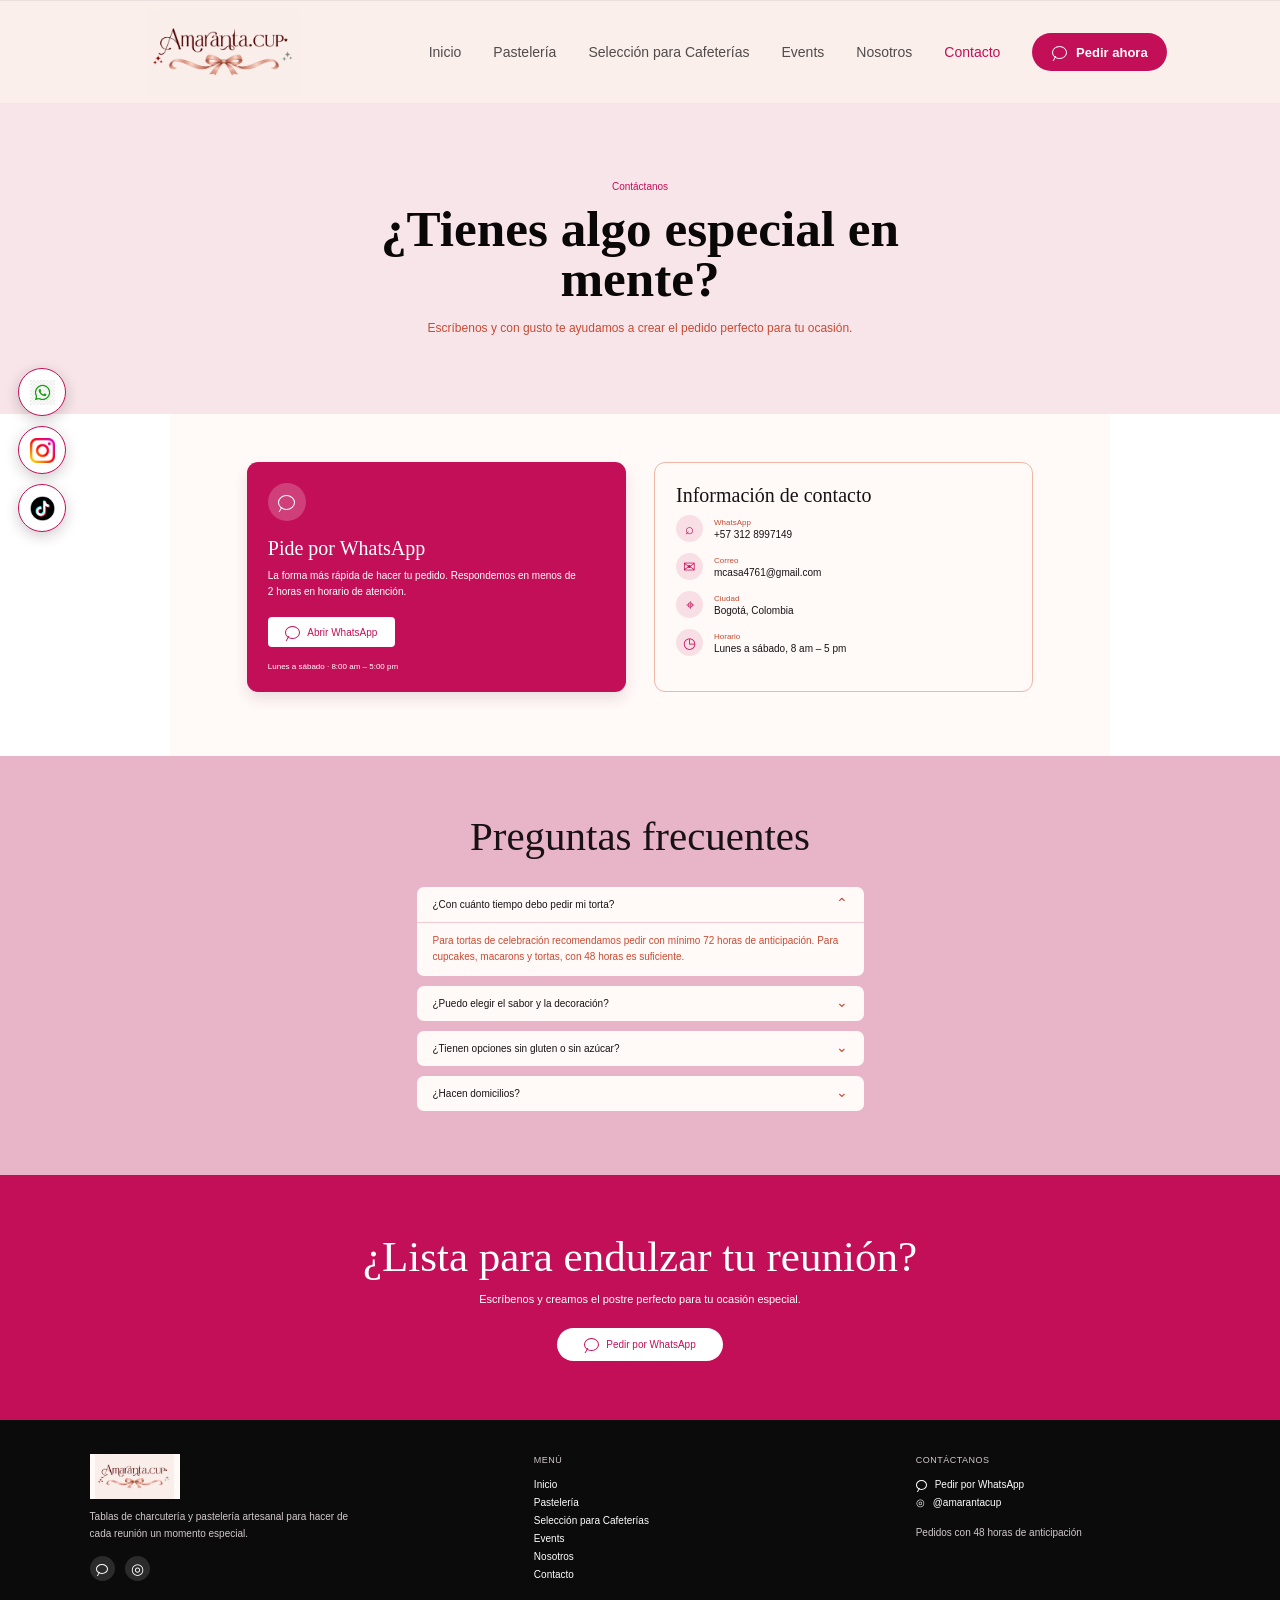
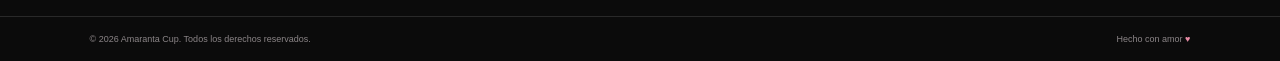
==== commit ebf2cd61: "changes icons" ====
--- a/contacto.html
+++ b/contacto.html
@@ -21,9 +21,9 @@
       <nav class="main-nav" aria-label="Navegación principal">
         <a href="index.html">Inicio</a>
         <!--<a href="charcuteria.html">Charcutería</a>-->
-        <a href="https://canva.link/hqmy7xg1aeavrqn">Pastelería</a>
-        <a href="https://canva.link/otf6wijbyt92x03">Selección para Cafeterías</a>
-        <a href="https://canva.link/1fuooa52gx30hf8">Mesas Dulces</a>
+        <a href="https://canva.link/dgr8blwh5uggofv">Pastelería</a>
+        <a href="https://canva.link/e0axy1g2jeudyjb">Selección para Cafeterías</a>
+        <a href="https://canva.link/nlhpldfhokkc5tn">Events</a>
         <a href="nosotros.html">Nosotros</a>
         <a href="contacto.html" aria-current="page">Contacto</a>
       </nav>
@@ -108,6 +108,21 @@
       </section>
 
 		</main>
+      <div class="floating-socials" aria-label="Enlaces rápidos">
+        <a href="#" data-whatsapp-message="Hola Amaranta Cup, quiero hacer un pedido." aria-label="Pedir por WhatsApp">
+          <img src="img/whatsup.jpg" alt="" />
+          <span class="floating-socials-label">Pedir por WhatsApp</span>
+        </a>
+        <a href="https://instagram.com/amaranta.cup" target="_blank" rel="noreferrer" aria-label="Instagram de Amaranta Cup">
+          <img src="img/instagram.jpeg" alt="" />
+          <span class="floating-socials-label">@amarantacup en Instagram</span>
+        </a>
+        <a href="https://www.tiktok.com/@amaranta.cup" target="_blank" rel="noreferrer" aria-label="TikTok de Amaranta Cup">
+          <img src="img/tiktok.png" alt="" />
+          <span class="floating-socials-label">@amarantacup en TikTok</span>
+        </a>
+      </div>
+
       <footer class="site-footer">
       <div class="footer-main">
         <div class="footer-brand-column">
@@ -125,9 +140,9 @@
           <h2>Menú</h2>
           <a href="index.html">Inicio</a>
           <!--<a href="charcuteria.html">Charcutería</a>-->
-          <a href="https://canva.link/hqmy7xg1aeavrqn">Pastelería</a>
-          <a href="https://canva.link/otf6wijbyt92x03">Selección para Cafeterías</a>
-          <a href="https://canva.link/1fuooa52gx30hf8">Mesas Dulces</a>
+          <a href="https://canva.link/dgr8blwh5uggofv">Pastelería</a>
+          <a href="https://canva.link/e0axy1g2jeudyjb">Selección para Cafeterías</a>
+          <a href="https://canva.link/nlhpldfhokkc5tn">Events</a>
           <a href="nosotros/Amaranta Cup - Desarrollar - GoDaddy Airo AI Builder.html">Nosotros</a>
           <a href="contacto.html">Contacto</a>
         </nav>
@@ -145,5 +160,6 @@
         <p>Hecho con amor <span aria-hidden="true">♥</span></p>
       </div>
     </footer>
+    <script src="js/whatsapp.js"></script>
   </body>
 </html>
--- a/css/styles.css
+++ b/css/styles.css
@@ -1,5 +1,5 @@
 :root {
-  --header-bg: #FDE8EA;
+  --header-bg: #FAEFEB;
   --ink: #514b4b;
   --accent: #c30f58;
 }
@@ -104,6 +104,77 @@
   transform: skew(-28deg);
 }
 
+.floating-socials {
+  position: fixed;
+  top: 50%;
+  left: 18px;
+  z-index: 10;
+  display: flex;
+  flex-direction: column;
+  gap: 10px;
+  transform: translateY(-50%);
+}
+
+.floating-socials a {
+  display: inline-flex;
+  align-items: center;
+  justify-content: center;
+  width: 48px;
+  height: 48px;
+  border: 1px solid var(--accent);
+  border-radius: 50%;
+  background: #fff;
+  color: var(--accent);
+  font-size: 25px;
+  line-height: 1;
+  text-decoration: none;
+  box-shadow: 0 4px 14px rgba(48, 16, 28, 0.22);
+  transition: background 160ms ease, transform 160ms ease, box-shadow 160ms ease;
+}
+
+.floating-socials a:hover,
+.floating-socials a:focus-visible {
+  background: #fff0f4;
+  transform: translateY(-2px);
+  box-shadow: 0 6px 18px rgba(48, 16, 28, 0.3);
+}
+
+.floating-socials a:focus-visible {
+  outline: 3px solid var(--accent);
+  outline-offset: 3px;
+}
+
+.floating-socials img {
+  display: block;
+  width: 25px;
+  height: 25px;
+  object-fit: contain;
+}
+
+.floating-socials .chat-icon {
+  width: 21px;
+  height: 18px;
+  border-width: 2px;
+}
+
+.floating-socials .chat-icon::after {
+  bottom: -5px;
+  left: 2px;
+  width: 7px;
+  height: 7px;
+  border-left-width: 2px;
+}
+
+.floating-socials-label {
+  position: absolute;
+  width: 1px;
+  height: 1px;
+  overflow: hidden;
+  clip: rect(0 0 0 0);
+  white-space: nowrap;
+  clip-path: inset(50%);
+}
+
 .hero {
   min-height: calc(100vh - 104px);
   padding: 72px 6%;
@@ -1844,6 +1915,18 @@
 }
 
 @media (max-width: 420px) {
+  .floating-socials {
+    top: 50%;
+    left: 12px;
+    gap: 8px;
+  }
+
+  .floating-socials a {
+    width: 44px;
+    height: 44px;
+    font-size: 23px;
+  }
+
   .brand {
     width: 164px;
     height: 66px;
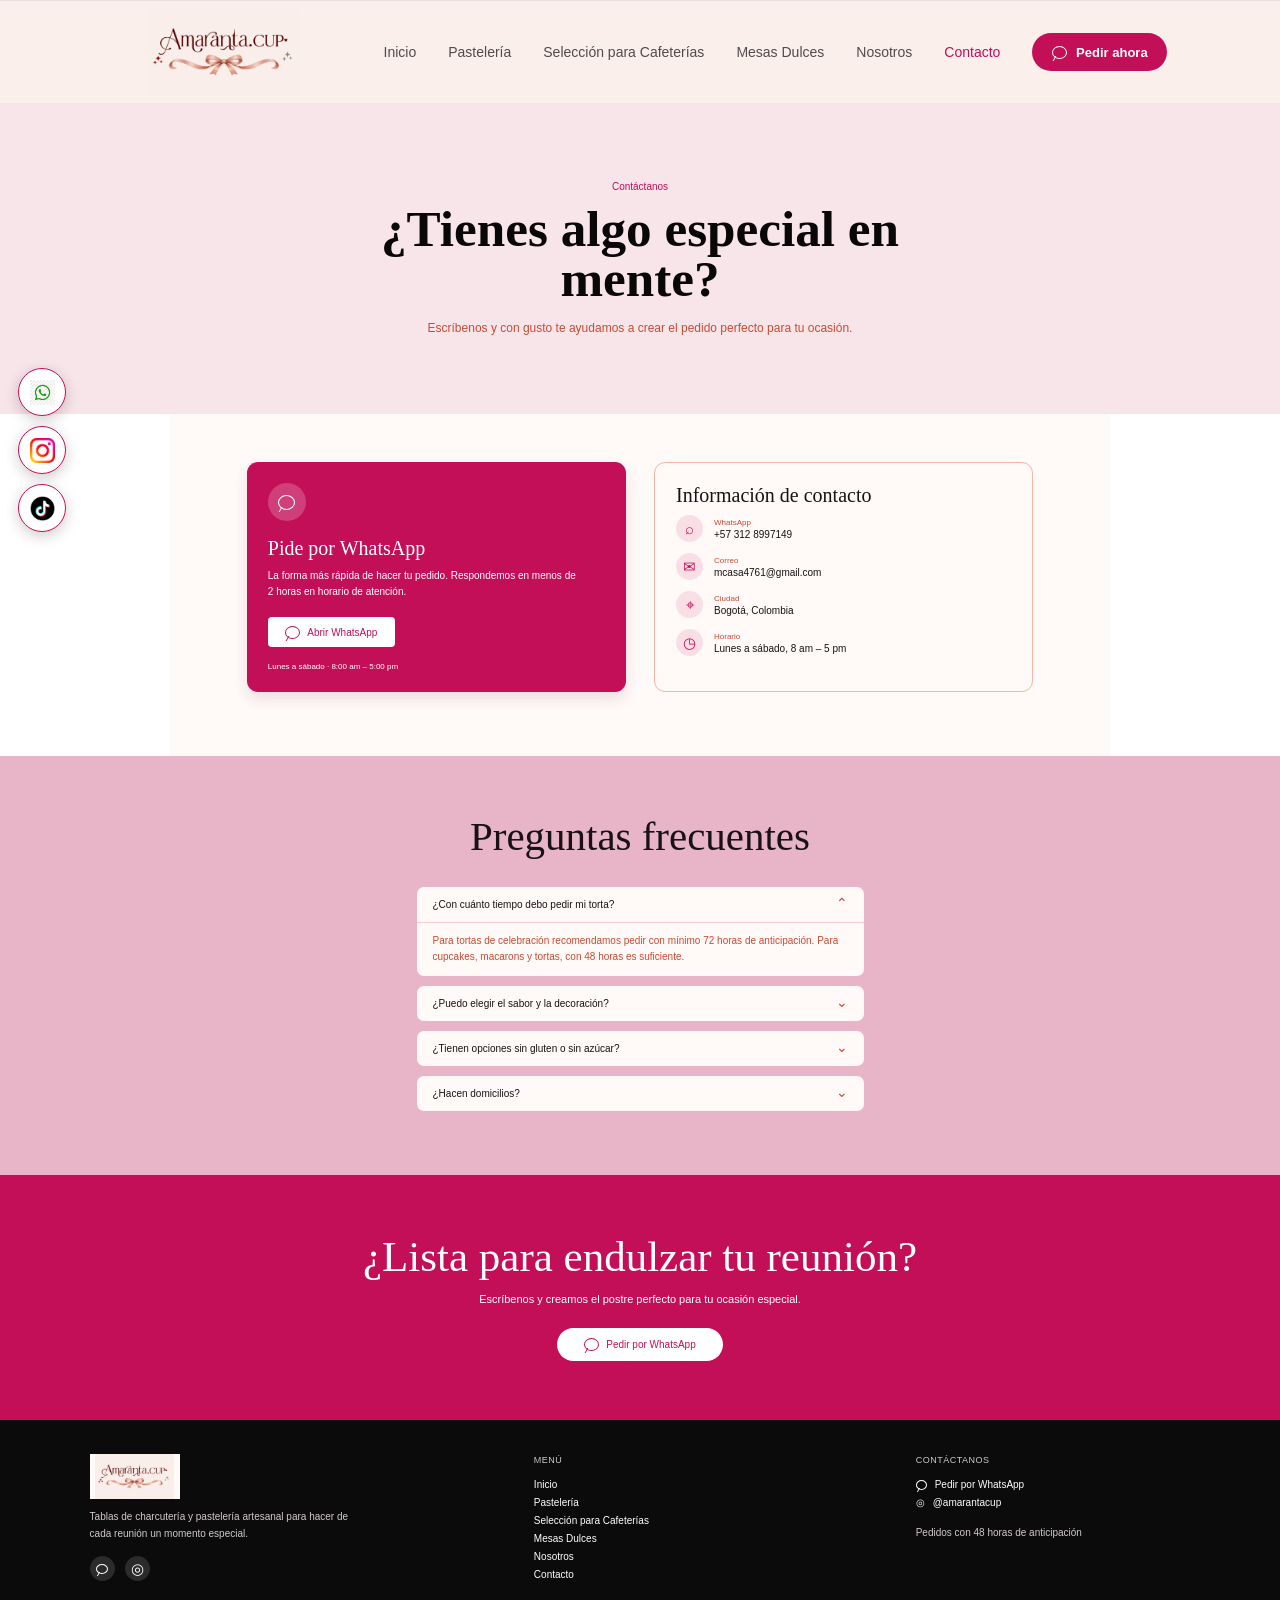
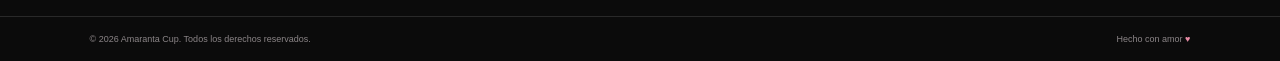
==== commit b497c1c2: "Merge main into floating-social-icons-integration" ====
--- a/contacto.html
+++ b/contacto.html
@@ -21,9 +21,9 @@
       <nav class="main-nav" aria-label="Navegación principal">
         <a href="index.html">Inicio</a>
         <!--<a href="charcuteria.html">Charcutería</a>-->
-        <a href="https://canva.link/dgr8blwh5uggofv">Pastelería</a>
-        <a href="https://canva.link/e0axy1g2jeudyjb">Selección para Cafeterías</a>
-        <a href="https://canva.link/nlhpldfhokkc5tn">Events</a>
+        <a href="https://canva.link/hqmy7xg1aeavrqn">Pastelería</a>
+        <a href="https://canva.link/otf6wijbyt92x03">Selección para Cafeterías</a>
+        <a href="https://canva.link/1fuooa52gx30hf8">Mesas Dulces</a>
         <a href="nosotros.html">Nosotros</a>
         <a href="contacto.html" aria-current="page">Contacto</a>
       </nav>
@@ -140,9 +140,9 @@
           <h2>Menú</h2>
           <a href="index.html">Inicio</a>
           <!--<a href="charcuteria.html">Charcutería</a>-->
-          <a href="https://canva.link/dgr8blwh5uggofv">Pastelería</a>
-          <a href="https://canva.link/e0axy1g2jeudyjb">Selección para Cafeterías</a>
-          <a href="https://canva.link/nlhpldfhokkc5tn">Events</a>
+          <a href="https://canva.link/hqmy7xg1aeavrqn">Pastelería</a>
+          <a href="https://canva.link/otf6wijbyt92x03">Selección para Cafeterías</a>
+          <a href="https://canva.link/1fuooa52gx30hf8">Mesas Dulces</a>
           <a href="nosotros/Amaranta Cup - Desarrollar - GoDaddy Airo AI Builder.html">Nosotros</a>
           <a href="contacto.html">Contacto</a>
         </nav>
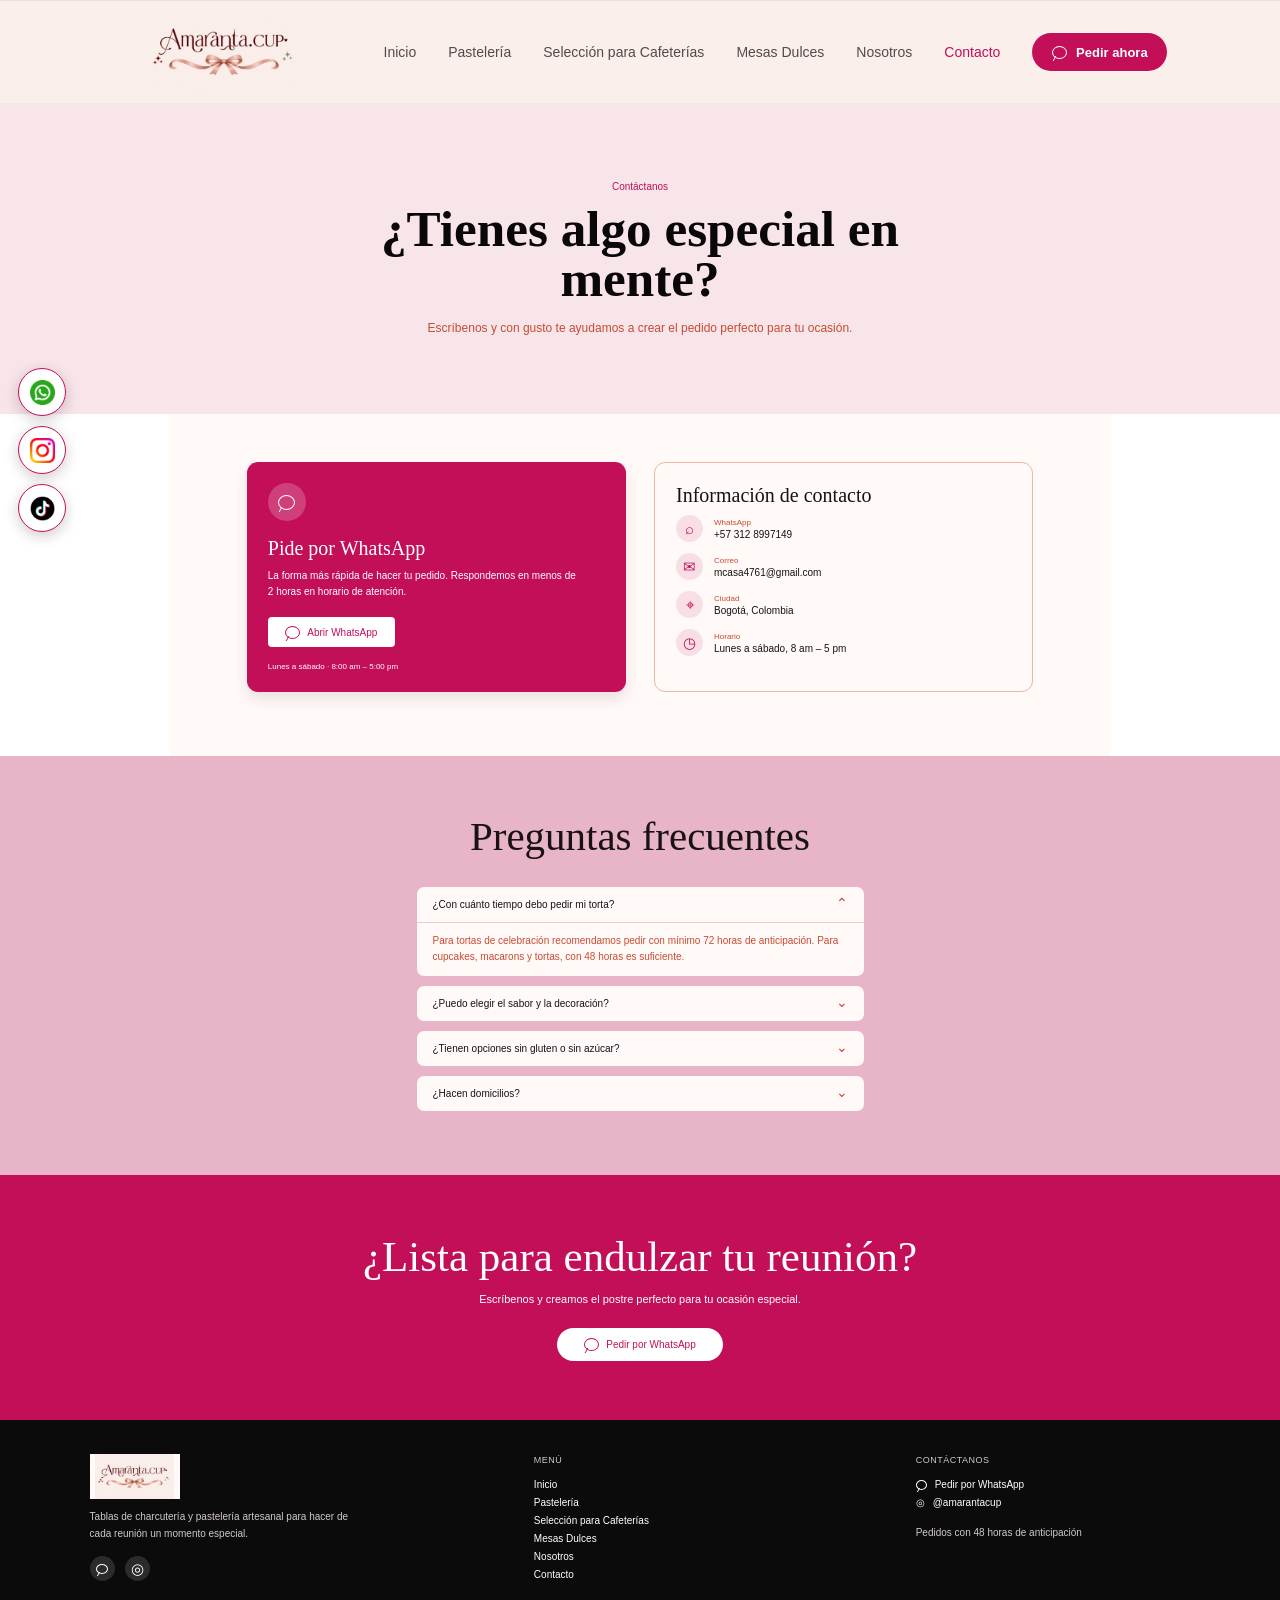
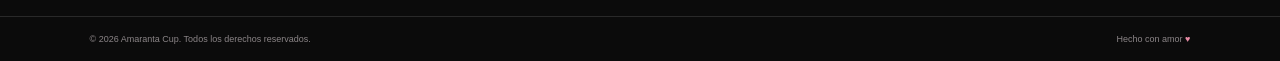
==== commit 82f059e9: "replace WhatsApp image asset Update all page references to use img/whatsapp.png.  Co-authored-by: Co" ====
--- a/contacto.html
+++ b/contacto.html
@@ -15,15 +15,15 @@
   <body>
     <header class="site-header">
       <a class="brand" href="index.html" aria-label="Amaranta Cup, inicio">
-        <img src="img/log.png" alt="Amaranta Cup" />
+        <img src="img/log.jpg" alt="Amaranta Cup" />
       </a>
 
       <nav class="main-nav" aria-label="Navegación principal">
         <a href="index.html">Inicio</a>
         <!--<a href="charcuteria.html">Charcutería</a>-->
-        <a href="https://canva.link/hqmy7xg1aeavrqn">Pastelería</a>
-        <a href="https://canva.link/otf6wijbyt92x03">Selección para Cafeterías</a>
-        <a href="https://canva.link/1fuooa52gx30hf8">Mesas Dulces</a>
+        <a href="https://canva.link/hqmy7xg1aeavrqn" target="_blank" rel="noopener noreferrer">Pastelería</a>
+        <a href="https://canva.link/otf6wijbyt92x03" target="_blank" rel="noopener noreferrer">Selección para Cafeterías</a>
+        <a href="https://canva.link/1fuooa52gx30hf8" target="_blank" rel="noopener noreferrer">Mesas Dulces</a>
         <a href="nosotros.html">Nosotros</a>
         <a href="contacto.html" aria-current="page">Contacto</a>
       </nav>
@@ -110,7 +110,7 @@
 		</main>
       <div class="floating-socials" aria-label="Enlaces rápidos">
         <a href="#" data-whatsapp-message="Hola Amaranta Cup, quiero hacer un pedido." aria-label="Pedir por WhatsApp">
-          <img src="img/whatsup.jpg" alt="" />
+          <img src="img/whatsapp.png" alt="" />
           <span class="floating-socials-label">Pedir por WhatsApp</span>
         </a>
         <a href="https://instagram.com/amaranta.cup" target="_blank" rel="noreferrer" aria-label="Instagram de Amaranta Cup">
@@ -127,7 +127,7 @@
       <div class="footer-main">
         <div class="footer-brand-column">
           <a class="footer-brand" href="index.html" aria-label="Amaranta Cup, inicio">
-            <img src="img/log.png" alt="Amaranta Cup" />
+            <img src="img/log.jpg" alt="Amaranta Cup" />
           </a>
           <p>Tablas de charcutería y pastelería artesanal para hacer de cada reunión un momento especial.</p>
           <div class="footer-socials" aria-label="Redes sociales">
@@ -140,9 +140,9 @@
           <h2>Menú</h2>
           <a href="index.html">Inicio</a>
           <!--<a href="charcuteria.html">Charcutería</a>-->
-          <a href="https://canva.link/hqmy7xg1aeavrqn">Pastelería</a>
-          <a href="https://canva.link/otf6wijbyt92x03">Selección para Cafeterías</a>
-          <a href="https://canva.link/1fuooa52gx30hf8">Mesas Dulces</a>
+          <a href="https://canva.link/hqmy7xg1aeavrqn" target="_blank" rel="noopener noreferrer">Pastelería</a>
+          <a href="https://canva.link/otf6wijbyt92x03" target="_blank" rel="noopener noreferrer">Selección para Cafeterías</a>
+          <a href="https://canva.link/1fuooa52gx30hf8" target="_blank" rel="noopener noreferrer">Mesas Dulces</a>
           <a href="nosotros/Amaranta Cup - Desarrollar - GoDaddy Airo AI Builder.html">Nosotros</a>
           <a href="contacto.html">Contacto</a>
         </nav>
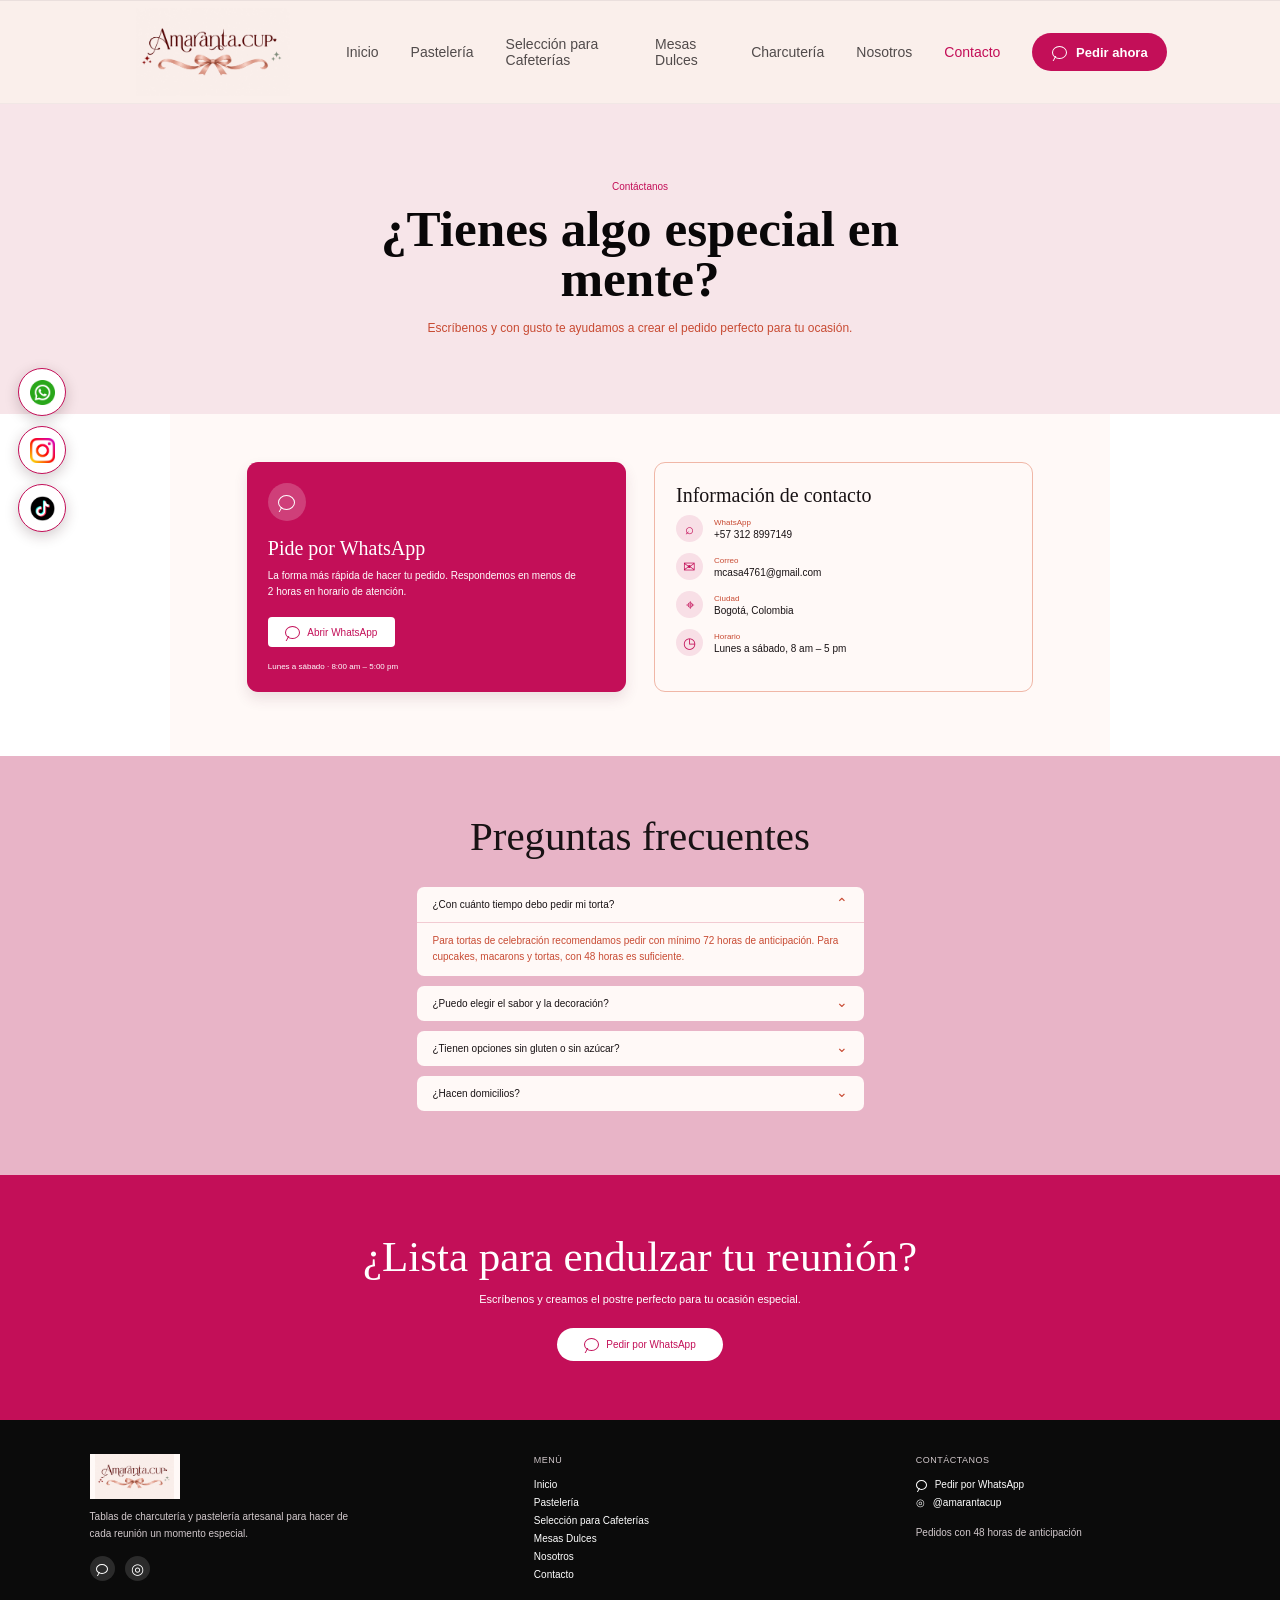
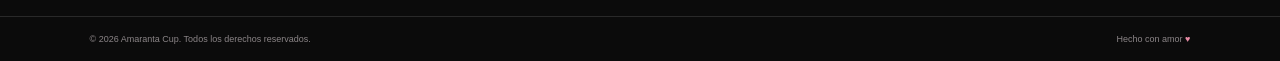
==== commit 0d42ac24: "optimiza SEO y navegación de productos Mejora metadatos, schema local, headings y enlaces de convers" ====
--- a/contacto.html
+++ b/contacto.html
@@ -9,6 +9,8 @@
     <meta property="og:title" content="Contacto - Amaranta Cup Pastelería" />
     <meta property="og:description" content="Ponte en contacto con nosotros para hacer tu pedido de tortas y charcutería." />
     <meta property="og:type" content="website" />
+    <meta property="og:image" content="https://amarantacup.com/img/whatsapp.png" />
+    <meta property="og:url" content="https://amarantacup.com/contacto.html" />
     <title>Contacto | Amaranta Cup - Pide tu Pastelería por WhatsApp</title>
     <link rel="stylesheet" href="css/styles.css" />
   </head>
@@ -24,6 +26,7 @@
         <a href="https://canva.link/hqmy7xg1aeavrqn" target="_blank" rel="noopener noreferrer">Pastelería</a>
         <a href="https://canva.link/otf6wijbyt92x03" target="_blank" rel="noopener noreferrer">Selección para Cafeterías</a>
         <a href="https://canva.link/1fuooa52gx30hf8" target="_blank" rel="noopener noreferrer">Mesas Dulces</a>
+        <a href="https://canva.link/b5qrc4o11lzw1v3" target="_blank" rel="noopener noreferrer">Charcutería</a>
         <a href="nosotros.html">Nosotros</a>
         <a href="contacto.html" aria-current="page">Contacto</a>
       </nav>
@@ -109,7 +112,7 @@
 
 		</main>
       <div class="floating-socials" aria-label="Enlaces rápidos">
-        <a href="#" data-whatsapp-message="Hola Amaranta Cup, quiero hacer un pedido." aria-label="Pedir por WhatsApp">
+        <a class="floating-whatsapp" href="https://wa.me/573128997149?text=Hola%20Amaranta%20Cup%2C%20quiero%20hacer%20un%20pedido." data-whatsapp-message="Hola Amaranta Cup, quiero hacer un pedido." aria-label="Pedir por WhatsApp">
           <img src="img/whatsapp.png" alt="" />
           <span class="floating-socials-label">Pedir por WhatsApp</span>
         </a>
--- a/css/styles.css
+++ b/css/styles.css
@@ -1313,6 +1313,36 @@
   background: #e8b4c7;
 }
 
+.charcuterie-section > .section-heading {
+  max-width: 680px;
+  margin: 0 auto 34px;
+  text-align: center;
+}
+
+.section-heading .section-kicker {
+  margin: 0 0 8px;
+  color: #c84b33;
+  font-size: 11px;
+  font-weight: 700;
+  letter-spacing: 0.16em;
+  text-transform: uppercase;
+}
+
+.section-heading h2 {
+  margin: 0 0 10px;
+  color: #181214;
+  font-family: Georgia, serif;
+  font-size: clamp(32px, 4vw, 46px);
+  line-height: 1.05;
+}
+
+.section-heading > p:last-child {
+  margin: 0;
+  color: #4e3b40;
+  font-size: 13px;
+  line-height: 1.6;
+}
+
 .charcuterie-grid {
   display: grid;
   grid-template-columns: repeat(3, minmax(0, 1fr));
